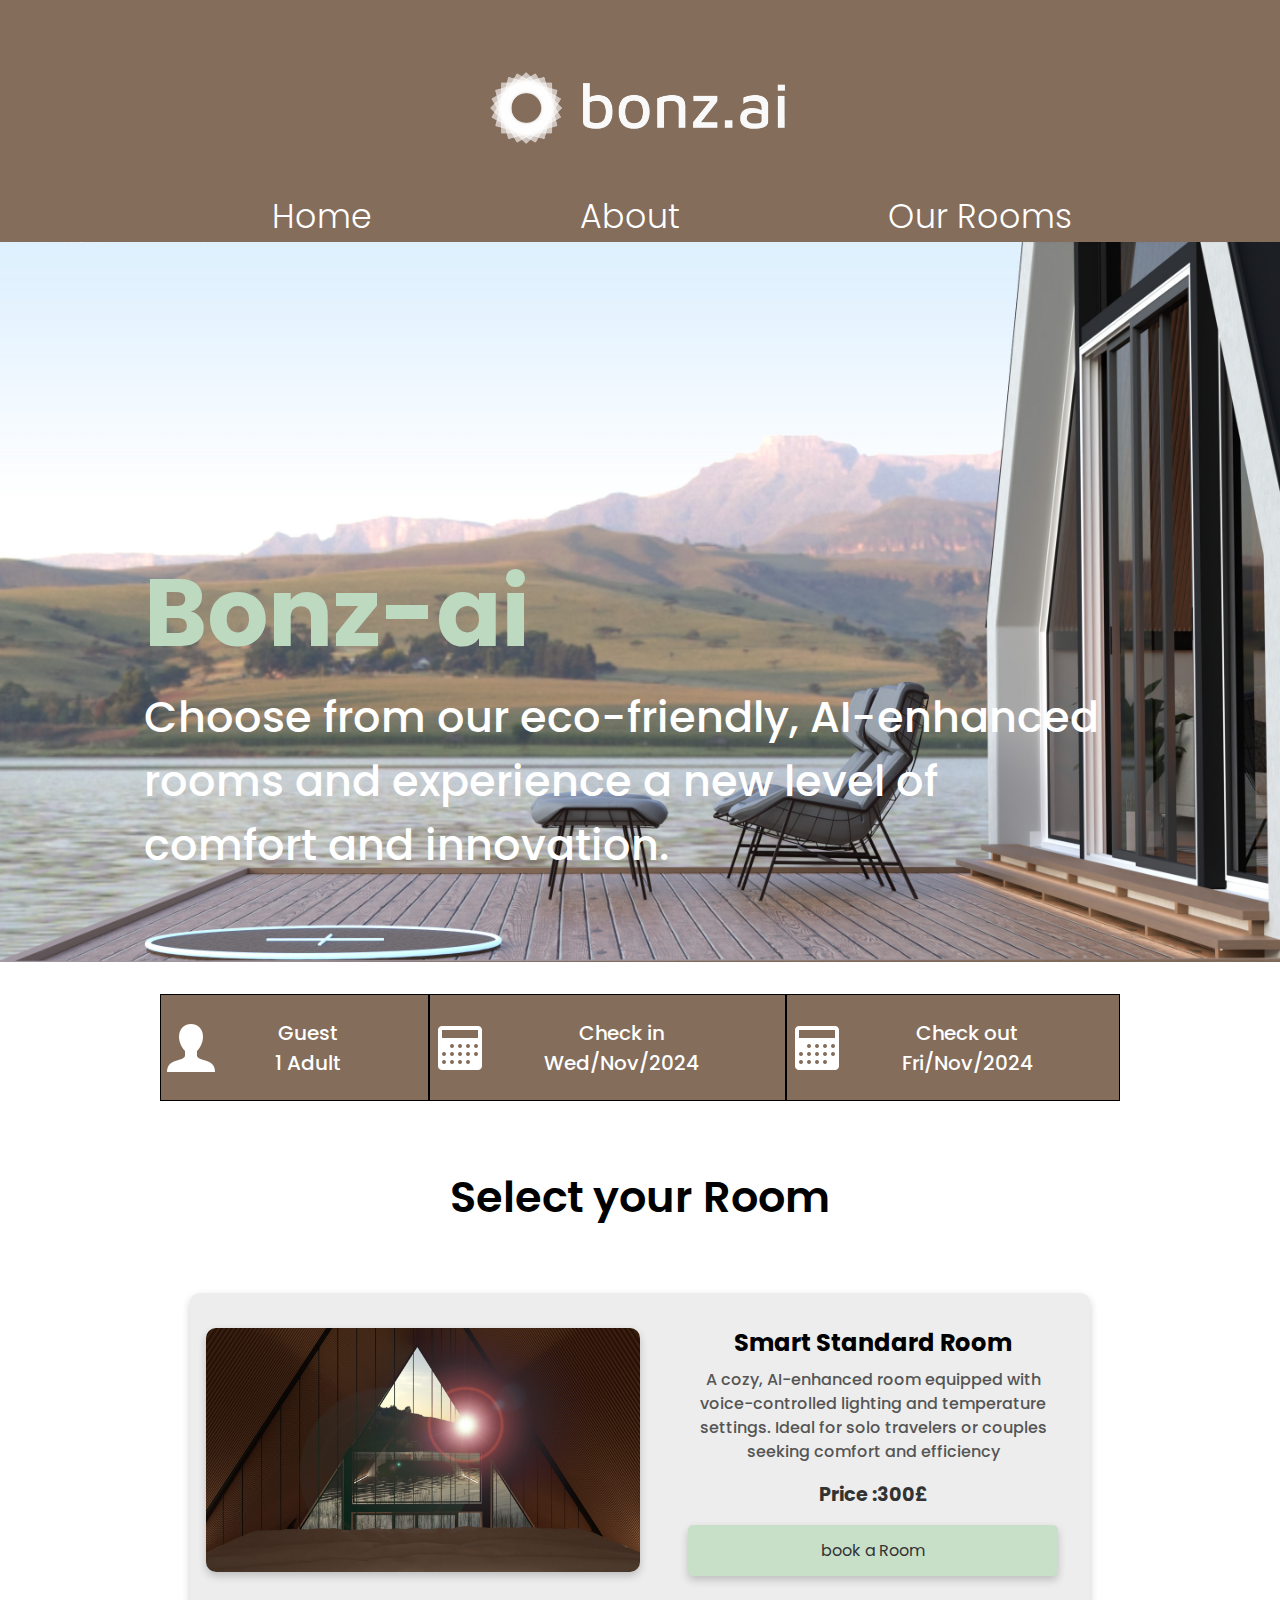
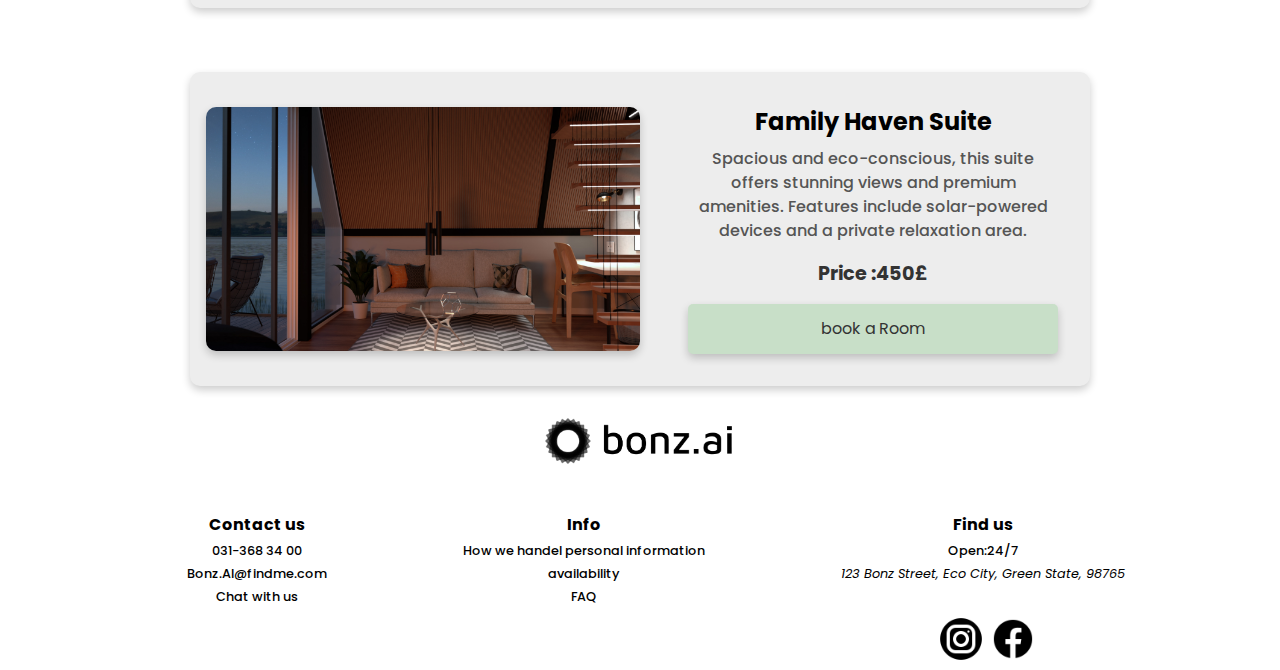
==== Booking.html @ c56a97e3 "first commit" ====
<!DOCTYPE html>
<html lang="en">
<head>
    <meta charset="UTF-8">
    <meta name="viewport" content="width=device-width, initial-scale=1.0">
    <title>Document</title>
    <link rel="stylesheet" href="style.css">
    <link
      href="https://unpkg.com/boxicons@2.1.4/css/boxicons.min.css"
      rel="stylesheet"/>
</head>
<body>
    <header>
        <aside class="header-container">
        <img src="Images/bonz.ai-logo-white-landscape.png" alt="Bonzi logo" class="logo">
        <aside class="ham-menu">
            <i class="bx bx-menu"></i>
          </aside>
        </aside>
        <nav>
            <ul class="header-menu">
                <li>
                    <a href="index.html"><h5 class="menu-item">Home</h5></a>
                </li>
                <li>
                    <a href=""><h5 class="menu-item">About</h5></a>
                </li>
                <li>
                    <a href="OurRooms.html"><h5 class="menu-item">Our Rooms</h5></a>
                </li>
            </ul>
        </nav>
    </header>
    <aside class="booking-page-hero-image-container">
        <img src="Images/booking-page-hero-image.jpg" alt="booking page hero-banner"/>
        <section class="booking-page-hero-text-container">
            <h3 class="booking-page-hero-text-title">Bonz-ai</h3>
            <p class="booking-page-hero-text">Choose from our eco-friendly, AI-enhanced rooms and experience a new level of comfort and innovation.</p>
        </section>
    </aside>

    <aside class="booking-date-container">
        <aside class="guest-container">
            <img src="Images/gender-neutral-user.png" alt="user icon">
            <aside class="guest-text">
            <p>Guest</p>
            <p>1 Adult</p>
        </aside>
        </aside>
        <aside class="check-in-container">
            <img src="Images/calendar.png" alt="calender icon">
            <aside class="check-in-text">
            <p>Check in</p>
            <p>Wed/Nov/2024</p>
        </aside>
        </aside>
        <aside class="check-out-container">
            <img src="Images/calendar.png" alt="calender icon">
            <aside class="check-out-text">
            <p>Check out</p>
            <p>Fri/Nov/2024</p>
        </aside>
        </aside>
    </aside>
<h3 class="select-text">Select your Room</h3>

<aside class="first-room-container">
    <aside class="first-room">
    <img src="Images/Smart-standard-room.jpg" alt="first room image">
    <aside class="first-room-text-container">
    <p class="first-room-title">Smart Standard Room</p>
    <p class="first-room-text">A cozy, AI-enhanced room equipped with voice-controlled lighting and temperature settings. Ideal for solo travelers or couples seeking comfort and efficiency</p>
    <p class="first-room-price">Price :300£</p>
    <button class="first-room-button">book a Room</button>
</aside>
</aside>
</aside>
<aside class="seconde-room-container">
    <aside class="seconde-room">
    <img src="Images/family-heaven-suite.jpg" alt="seconde room image">
    <aside class="seconde-room-text-container">
    <p class="seconde-room-title">Family Haven Suite</p>
    <p class="seconde-room-text">Spacious and eco-conscious, this suite offers stunning views and premium amenities. Features include solar-powered devices and a private relaxation area.</p>
    <p class="seconde-room-price">Price :450£</p>
    <button class="seconde-room-button">book a Room</button>
</aside>
</aside>
</aside>

<footer class="footer-conatiner">
    <img
    src="Images/bonz.ai-logo-black-landscape.png"
    alt="company-logo"
    class="footer-logo"
  />
  <aside class="footer-info-container">
    <section>
      <h4 class="footer-text">Contact us</h4>
      <p>031-368 34 00</p>
      <p>Bonz.AI@findme.com</p>
      <p>Chat with us</p>
    </section>
    <section>
      <h4 class="footer-text">Info</h4>
      <p>How we handel personal information</p>
      <p>availability</p>
      <p>FAQ</p>
    </section>
    <section>
      <h4 class="footer-text">Find us</h4>
      <p>Open:24/7</p>
      <address>123 Bonz Street, Eco City, Green State, 98765</address>
      <aside class="footer-icons">
        <img src="Images/instagram-circle.png" alt="instagram-logo" />
        <img src="Images/facebook-new.png" alt="facebook-logo" />
      </aside>
    </section>
  </aside>
</footer>
</body>
</html>
---- style.css ----
@import url('https://fonts.googleapis.com/css2?family=Poppins:ital,wght@0,100;0,200;0,300;0,400;0,500;0,600;0,700;0,800;0,900;1,100;1,200;1,300;1,400;1,500;1,600;1,700;1,800;1,900&display=swap');

* {
    box-sizing: border-box;
    margin: 0;
    padding: 0;
    font-family:"poppins";
}

body{
    height: 100vh;
    display: flex;
    flex-direction: column;
}

main{
    flex:1;
    margin: 0;
    width: 100%;
}

header {
   width: 100%;
   background-color: #846D5B;
}
.header-container{
    display: flex;
    align-items: center;
    justify-content: center;
    padding-top: 1.5rem;
    flex-wrap: wrap;
}
.logo{
    max-width: 300px;
    margin-top: 3rem;
    
}

.ham-menu {
    margin-top: -1em;
    width: fit-content;
    display: none;
    font-size: 2.5em;
  }
  
.header-menu{
    list-style: none;
    display: flex;
    justify-content: space-evenly;
    align-items: center;
    padding-top: 3rem;
    padding-left: 4rem;
    font-size: 2.5rem;
    flex-wrap: wrap;
}
a{
    text-decoration: none;
    color: white;
    }

.menu-item{
        font-weight: 300;
    }

a:hover{
    color: #BDD9C0;
}

.hero-image-container{
    display: flex;
    max-width: 100vw;
    
    img{
        width: 100%;
        object-fit: cover;
        flex-wrap: wrap;
    }
}
.hero-text-container{
    position: absolute;
    top: 60%;
    left: 5%;
    max-width: 620px;
    margin-left: 5em;
    display: flex;
    flex-wrap: wrap;
}
.hero-text-title{
    font-size: 96px;
    color: #BDD9C0;
}
.hero-text{
    font-size: 43px;
    color: white;
}
.hero-text,p{
font-weight: 500;
}

.booking-button{
   width:10em;
   padding: 1em;
   height: fit-content;
   margin-top: 1rem;
   border-radius: 15px;
   background-color: #BDD9C0;
   border-style: none;
   font-size: 1.7em;
   font-weight: 500;
   transition: background-color 0.3s ease;
}
.booking-button:hover{
    background-color: #846D5B;
    color: white;
    cursor: pointer;
}
.sub-image-container{
        display: flex;
        flex-direction: row;
        align-items: center; /* Aligns items vertically */
        justify-content: space-between; /* Keeps space between the image and text */
        margin-top: 3em;
        flex-wrap: wrap;
    
}

   .sub-hero-image{
    position: relative;
    width: 700px;
    height: 700px;
    margin-left: 2rem;
    border-radius: 75px;
    object-fit: cover;
    box-shadow: 0 4px 8px 0 rgba(0, 0, 0, 0.2);
}

.sub-text-container{
    display: flex;
    flex-direction: column; 
    align-items: flex-start; 
    text-align: left; 
    margin-left: 1rem;
    max-width: 600px;
    align-items: center;
}

.sub-text-title{
    font-weight:700;
    font-size: 46px;
    color: #BDD9C0;

}
.sub-text{
    font-size: 36px;
    font-weight: 300;
    margin-top: 0;
    text-align: center;
}

.our-rooms-button{
    align-self: center;
    width:10em;
    padding: 1em;
    margin-top: 2rem;
    border-radius: 15px;
    background-color:#846D5B;
    border-style: none;
    font-size: 1.7em;
    font-weight: 500;
    color: white;
    box-shadow: 0 4px 8px 0 rgba(0, 0, 0, 0.2);
    transition: background-color 0.3s ease;
}

.our-rooms-button:hover{
    color: black;
    background-color: #BDD9C0;
    cursor: pointer;
}

.green-container{
    margin: auto;
    background-color: #BDD9C0;
    display: flex;
    justify-content: center;
    flex-direction: column;
    text-align: center;
    height: 380px;
    margin-top: 5rem;
    max-width: 100%; 
    border-radius: 50px;
}

.green-container-title{
    color: #846D5B;
    font-size: 46px;
    font-weight: 600;
    padding-top: 2rem;
}

.green-container-text{
    max-width: 85%;
    font-size: 38px;
    font-weight: 400;
    margin: auto;
    padding-bottom: 3rem;
}

.ai-energy-luxury-container{
    display: flex;
    justify-content: center;
    align-items: center;
    height: 500px;
    gap:10rem;

}

.ai-icon,.energy-icon,.luxury-icon{
    display: flex;
    flex-direction: column;
    justify-content: center;
    align-items: center;
    text-align: center;
    max-width: 30%;
}

.icon-1, .icon-2, .icon-3{
    background-color:#EDEDED;
    width: 90px;
    height: 90px;
    padding: 18px;
    border-radius: 16px;
    box-shadow: 0 4px 8px 0 rgba(0, 0, 0, 0.2)
}
.ai-text-title,.energy-text-title,.luxury-text-title{
    padding-top:2rem ;
}

.ai-text,.energy-text,.luxury-text{
    font-weight: 500;
}

.brown-container{
    display: flex;
    background-color: #846D5B;
    height: 289px;
    justify-content: space-between;
}

.brown-text{
    align-self: center;
    font-size: 30px;
    padding: 1rem;
    color: white;
}

.brown-container-button{
    align-self: center;
    width:10em;
    padding: 1rem;
    margin: 1rem;
    border-radius: 15px;
    background-color:#846D5B;
    border-style: none;
    font-size: 1.7em;
    font-weight: 500;
    color: white;
    box-shadow: 0 4px 8px 0 rgba(0, 0, 0, 0.2);
    border: 1px solid white;
    transition: background-color 0.3s ease;
}

.brown-container-button:hover{
background-color: #BDD9C0;
cursor: pointer;
}


footer {
    display: flex;
    background-color: white;
    justify-content: center;
    margin-top: auto;
    flex-wrap: wrap;
    p,
    address {
      font-size: 0.8em;
      margin-top: 0.4em;
    }
  }
  
  .footer-text {
    color: black;
    margin-top: 3em;
  }
  
  .footer-info-container {
    display: flex;
    text-align: center;
    width:84%;
    justify-content: space-around;
    flex-wrap: wrap;
    margin-left: 2rem;
  }
  
  .footer-logo {
        width: 190px;
        object-fit: contain;
      }
    
  
  .footer-icons {
    color: black;
    margin-top: 2em;
    margin-left:.5rem;
    img {
      height: 3em;
    }
  }


  /* ----------- Our rooms ----------- */

  .rooms-and-suits{
    display: flex;
    flex-direction: column;
    flex-wrap: wrap;
    justify-content: center;
    align-items: center;
    padding:5rem;
  }

  .rooms-and-suits-title{
    color: #846D5B;
    font-size: 43px;
    font-weight: 700;
  }

  .rooms-and-suits-text{
    font-size: 35px;
    font-weight: 400;
    text-align: center;
  }

  .rooms-options {
    display: grid;
    grid-template-columns: repeat(6, 1fr);
    grid-template-rows: auto auto auto; 
    gap: 20px; 
    padding: 1rem;
}

.room-1 {
    grid-column: span 2; 
    grid-row: span 1;
    
}

.room-2 {
    grid-column: span 2;
    grid-row: span 1;
}

.room-3 {
    grid-column: span 2;
    grid-row: span 1;
}

.room-4 {
    grid-column: span 3; 
    grid-row: span 1;
}

.room-5 {
    grid-column: span 3; 
    grid-row: span 1;
}

.room-6 {
    grid-column: span 6;
    grid-row: span 1;
}

.room-1:hover{
    transform: scale(1.07);
    
}
.room-2:hover{
        transform: scale(1.07);
}
.room-3:hover{
        transform: scale(1.07);
}
.room-4:hover{
    transform: scale(1.04);
}
.room-5:hover{
    transform: scale(1.04);
}
.room-6:hover{
    transform: scale(1.02);
}

.room-1 img,
.room-2 img,
.room-3 img,
.room-4 img,
.room-5 img {
    width: 100%;
    height: auto;
    border-radius: 10px; 
    object-fit: cover;
    box-shadow: 0 4px 8px 0 rgba(0, 0, 0, 0.2);
    
}
.room-6 img {
    width: 100%;
    height:30%;
    border-radius: 10px; 
    object-fit: cover; 
    box-shadow: 0 4px 8px 0 rgba(0, 0, 0, 0.2);
}

.rooms-options aside {
    position: relative; 
    display: flex;
    align-items: center;
}

.rooms-options img {
    width: 100%;
    height: 100%;
    border-radius: 10px;
    object-fit: cover; 
    display: block; 
}

.image-text-1, .image-text-2, .image-text-3 {
    position: absolute;
    top: 50%; 
    left: 50%;
    transform: translate(-50%, -50%); 
    font-size: 1.6rem; 
    font-weight: 300; 
    border-radius: 5px; 
    text-align: center; 
}

.image-text-4, .image-text-5{
    position: absolute;
    top: 50%;
    left: 50%; 
    transform: translate(-50%, -50%);
    font-size: 2rem;
    font-weight: 300;
    border-radius: 5px; 
    text-align: center; 
}

.image-text-6{
    position: absolute;
    top: 50%;
    left: 50%; 
    transform: translate(-50%, -50%); 
    font-size: 2.5rem; 
    font-weight: 400; 
    border-radius: 5px; 
    text-align: center; 
}

/* ----------- Booking page ----------- */

.booking-page-hero-image-container{
    display: flex;
    max-width: 100vw;
    
    img{
        width: 100%;
        object-fit: cover;
    }
}

.booking-page-hero-text-container{
    position: absolute;
    top: 60%;
    left: 5%;
    max-width: 970px;
    margin-left: 5em;

}
.booking-page-hero-text-title{
    font-size: 96px;
    color: #BDD9C0;
}
.booking-page-hero-text{
    font-size: 43px;
    color: white;
}

.booking-page-hero-text,p{
    font-weight: 500;
    }

    .booking-date-container{
        padding: 2rem;
        border-radius: 4px;
        position: relative;
        display: flex;
        justify-content: center;
    
    }

    .guest-container,
    .check-in-container,
    .check-out-container{
        border: 1px solid;
        display: flex;
        justify-content: center;
        align-items: center;
        background-color: #846D5B;
        
    }

    .guest-text,
    .check-in-text,
    .check-out-text{
        text-align: center;
        padding: 1.4rem;
        margin-right: 4rem;
        margin-left: 2rem;
        color: white;
        font-size: 20px;
    }

    .select-text{
        display: flex;
        justify-content: center;
        padding: 2rem;
        font-size: 43px;
        font-weight: 600;
    }
    .first-room-container,.seconde-room-container {
    display: flex;
    justify-content: center;
    align-items: center;
    flex-wrap: wrap;
    position: relative;
    background-color: #EDEDED;
    padding: 1rem;
    margin: 2rem auto;
    border-radius: 10px;
    max-width: 900px;
    box-shadow: 0 4px 8px rgba(0, 0, 0, 0.2);
}

.first-room,.seconde-room {
    display: flex;
    flex-direction: row;
    align-items: center;
    gap: 2rem; 
    width: 100%;
}

.first-room img {
    max-width: 50%; 
    height: auto;
    border-radius: 10px; 
    object-fit: cover;
    box-shadow: 0 4px 8px 0 rgba(0, 0, 0, 0.2);
}

.seconde-room img {
    max-width: 50%; 
    height: auto;
    border-radius: 10px; 
    object-fit: cover;
    box-shadow: 0 4px 8px 0 rgba(0, 0, 0, 0.2);
}

.first-room-text-container,.seconde-room-text-container {
    display: flex;
    flex-direction: column;
    justify-content: center;
    text-align: center; 
    flex: 1;
    padding: 1rem;
}

.first-room-title,.seconde-room-title {
    font-size: 1.5rem;
    font-weight: bold;
    margin-bottom: 0.5rem;
}

.first-room-text,.seconde-room-text {
    font-size: 1rem;
    color: #555;
    margin-bottom: 1rem;
    line-height: 1.5;
}

.first-room-price,.seconde-room-price {
    font-size: 1.2rem;
    font-weight: bold;
    color: #333;
    margin-bottom: 1rem;
}

.first-room-button,.seconde-room-button {
    background-color: #C8DFC8;
    color: #333;
    border: none;
    border-radius: 5px;
    padding: 0.8rem 1.5rem;
    font-size: 1rem;
    cursor: pointer;
    transition: background-color 0.3s ease;
    box-shadow: 0 4px 8px 0 rgba(0, 0, 0, 0.2)
}

.first-room-button:hover {
    background-color: #846D5B;
    color: black;

}
.seconde-room-button:hover {
    background-color: #846D5B;
    color: black;

}

@media (max-width: 1265px) {

    .booking-page-hero-text-title{
        font-size: 72px;
    }

    .booking-page-hero-text{
        font-size: 36px;
    }

    .hero-text-container {
        margin-left: 1rem;
        top: 50%;
    }

    .header-container {
        flex-direction: column;
        align-items: center;
    }

    .header-menu {
        font-size: 2rem;
        padding-left: 0;
    }

    .hero-text-title {
        font-size: 72px;
    }

    .hero-text {
        font-size: 36px;
    }
    .booking-button{
        font-size: 1.3rem;
    }

    .sub-hero-image {
        width: 100%;
        margin-left: 0;
        
    }

    .sub-text-container{
    margin: auto;
    }

    .sub-text-title {
        font-size: 38px;
    }

    .sub-text {
        font-size: 28px;
    }

    .ai-energy-luxury-container {
        flex-direction: row;
        font-size: 14px;
        gap: 4rem;
    }

    .brown-container{
        display: flex;
        flex-direction: column;
        justify-content: center;
    }

    .brown-container-button{
        padding-left: 1rem;
    }

    footer {
        flex-direction: column;
        text-align: center;
        align-items: center;
    }

    .footer-info-container {
        flex-direction: column;
    }
}

@media (max-width: 992px) {
    .booking-page-hero-text-container{
        margin-left: 1rem;
        top: 50%;
    }

    .hero-text-container {
        margin-left: 2rem;
    }

    .header-menu {
        flex-wrap: wrap;
        justify-content: space-evenly;
    }

    .green-container-title {
        font-size: 36px;
    }

    .green-container-text {
        font-size: 28px;
    }

    .guest-text,
    .check-in-text,
    .check-out-text {
        font-size: 14px;
        margin: 0;
    }

    .rooms-options {
       display: flex;
       flex-direction: column;
    }

    .first-room img,
    .seconde-room img {
        width: 100%;
    }
}

@media (max-width: 885px) {
    .hero-text-container {
        margin-left: 1rem;
        top: 50%;
    }


    .hero-text-title {
        font-size: 52px;
    }

    .hero-text {
        font-size: 30px;
    }

    .header-menu {
       gap: 1rem;
       flex-direction: row;
    }


    .sub-text-title {
        font-size: 32px;
    }

    .sub-text {
        font-size: 22px;
    }

    .rooms-options {
        grid-template-columns: repeat(1, 1fr);
    }

    .ai-energy-luxury-container {
        gap: 3rem;
    }

}

@media (max-width: 683px) {
    .hero-text-container {
        margin-left: 1rem;
        top: 45%;
    }


    .booking-date-container {
        flex-direction: column;
    }

    .guest-text,
    .check-in-text,
    .check-out-text {
        font-size: 16px;
        margin: 0;
    }

    .first-room-container,
    .seconde-room-container {
        padding: 1rem;
    }

    .rooms-options img {
        height: auto;
    }

    .green-container-title {
        font-size: 28px;
    }

    .green-container-text {
        font-size: 20px;
    }

    .ai-energy-luxury-container {
        display: flex;
        flex-direction: row;
        font-size: 13px;
        gap: 4rem;
    }

    footer {
        flex-direction: column;
        text-align: center;
        align-items: center;
    }

    .footer-info-container {
        flex-direction: column;
    }
}

@media (max-width: 587px) {

    .booking-page-hero-text-title{
        font-size: 34px;
    }

    .booking-page-hero-text{
        font-size: 20px;
    }
    .header-menu {
        display: none;
    }

    .hero-text-container {
        margin-left: 1rem;
        top: 40%;
    }

    .booking-button {
        font-size:.8rem
        
    }

    .ham-menu {
        position: absolute;
        display: block;
        margin-right: -70%;
        padding-top: 4rem;
      }

      .logo{
        display: flex;
        align-self: flex-start;
        padding-top: 20px;
        padding: 1rem;
        padding-bottom: 3rem;
      }

    .our-rooms-button,
    .brown-container-button {
        font-size:1.2rem;
    }
    .brown-text{
        font-size: 1.5rem;
    }

    .hero-text-title {
        font-size: 34px;
    }

    .hero-text {
        font-size: 21px;
    }

    .ai-energy-luxury-container {
        flex-direction: row;
        font-size: 10px;
        gap: 2rem;
    }
    
    .icon-1,.icon-2,.icon-3{
        width: 70px;
        height: 70px;
    }

    .footer-logo {
        padding-left: 1rem;
        padding-top: 1rem;
        width: 150px;
    }

}

@media (max-width: 417px){
    .booking-page-hero-text-container{
        top: 35%;
    }
    .hero-text-container {
        margin-left: 1rem;
        top: 32%;
    }
}
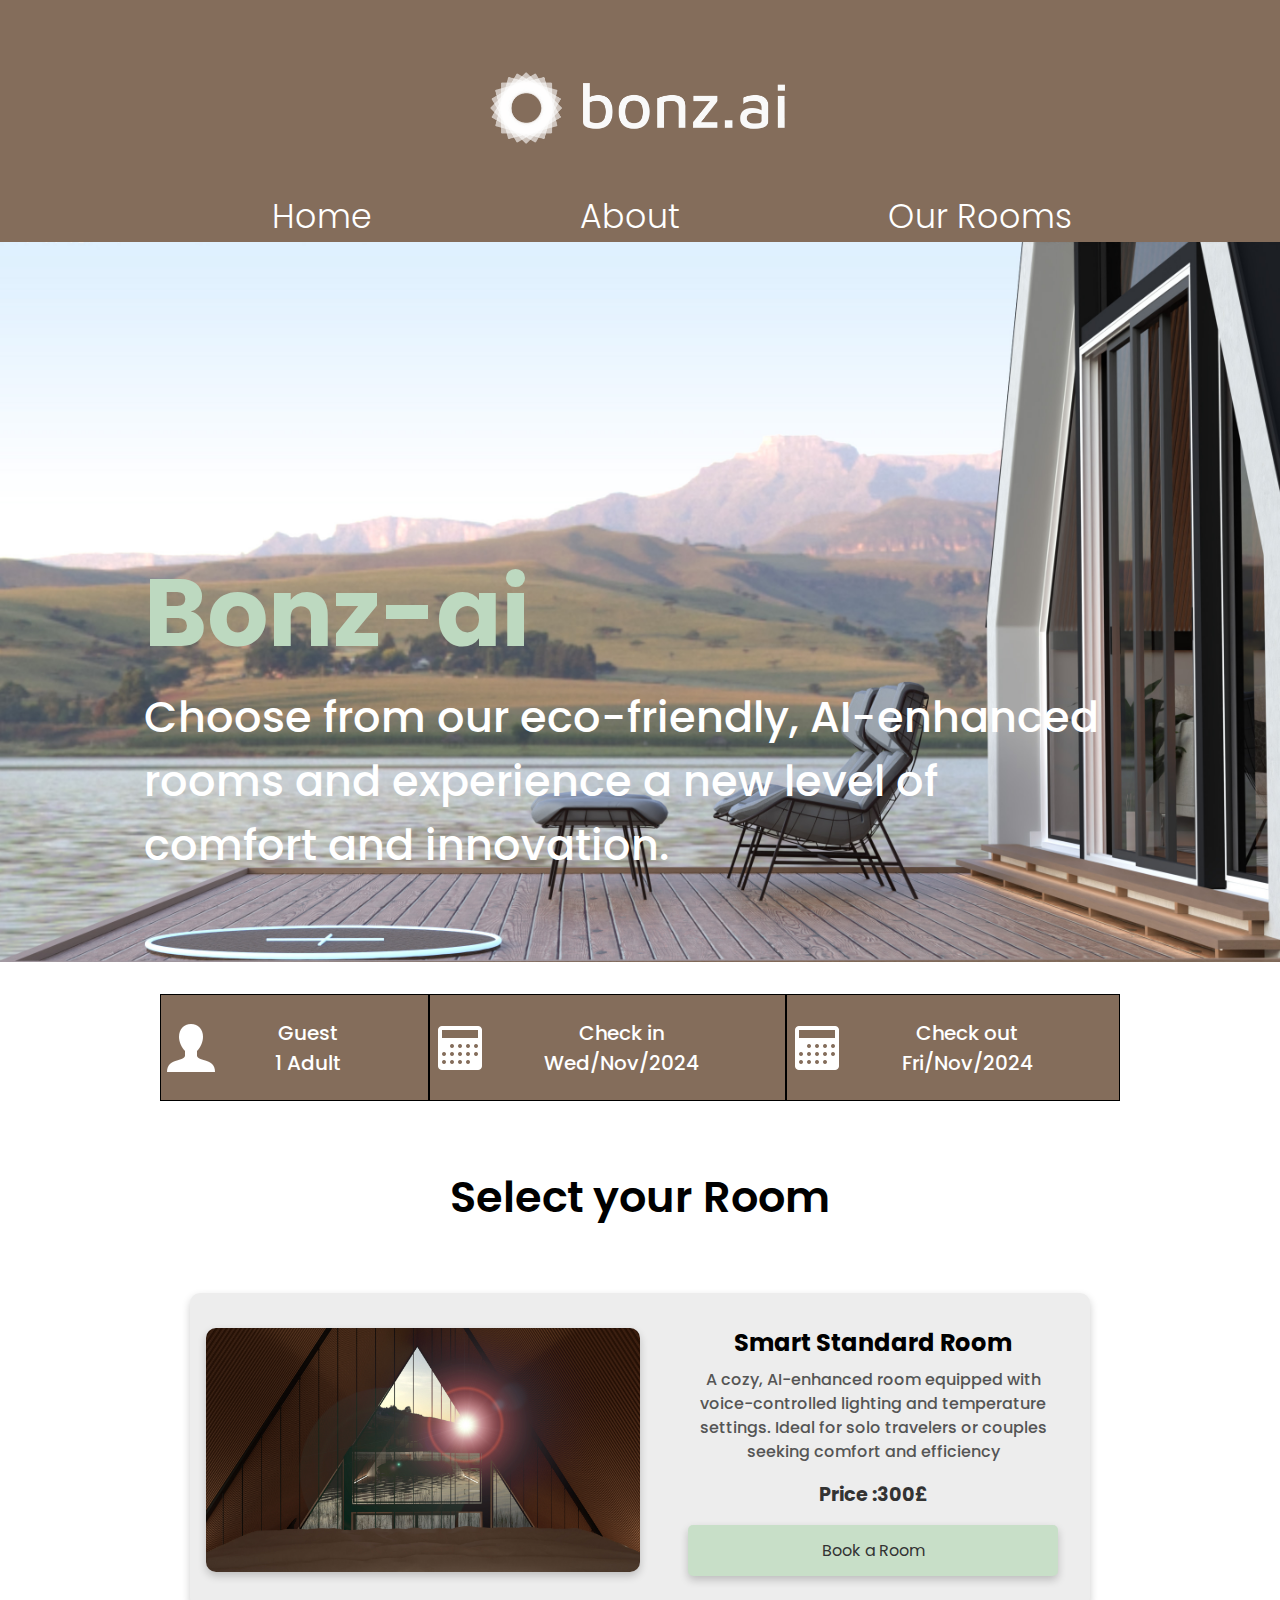
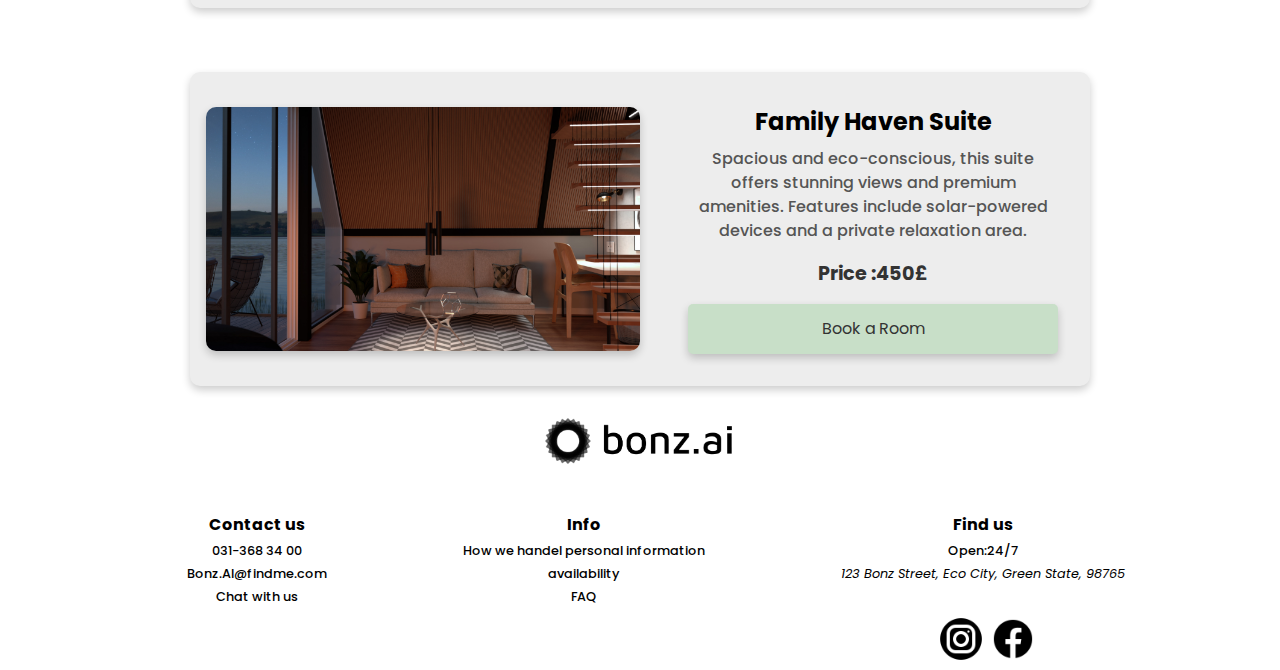
==== commit 483fc01c: "fix coden BEM" ====
--- a/Booking.html
+++ b/Booking.html
@@ -11,106 +11,106 @@
 </head>
 <body>
     <header>
-        <aside class="header-container">
-        <img src="Images/bonz.ai-logo-white-landscape.png" alt="Bonzi logo" class="logo">
-        <aside class="ham-menu">
-            <i class="bx bx-menu"></i>
-          </aside>
-        </aside>
-        <nav>
-            <ul class="header-menu">
-                <li>
-                    <a href="index.html"><h5 class="menu-item">Home</h5></a>
-                </li>
-                <li>
-                    <a href=""><h5 class="menu-item">About</h5></a>
-                </li>
-                <li>
-                    <a href="OurRooms.html"><h5 class="menu-item">Our Rooms</h5></a>
-                </li>
-            </ul>
-        </nav>
+        <aside class="header__container">
+            <img src="Images/bonz.ai-logo-white-landscape.png" alt="Bonzi logo" class="logo">
+            <aside class="ham__menu">
+                <i class="bx bx-menu"></i>
+              </aside>
+            </aside>
+            <nav>
+                <ul class="header__menu">
+                    <li>
+                        <a href="index.html"><h5 class="menu__item">Home</h5></a>
+                    </li>
+                    <li>
+                        <a href=""><h5 class="menu__item">About</h5></a>
+                    </li>
+                    <li>
+                        <a href="OurRooms.html"><h5 class="menu__item">Our Rooms</h5></a>
+                    </li>
+                </ul>
+            </nav>
     </header>
-    <aside class="booking-page-hero-image-container">
+    <aside class="booking__page-hero-image-container">
         <img src="Images/booking-page-hero-image.jpg" alt="booking page hero-banner"/>
-        <section class="booking-page-hero-text-container">
-            <h3 class="booking-page-hero-text-title">Bonz-ai</h3>
-            <p class="booking-page-hero-text">Choose from our eco-friendly, AI-enhanced rooms and experience a new level of comfort and innovation.</p>
+        <section class="booking__page-hero-text-container">
+            <h3 class="booking__page-hero-text-title">Bonz-ai</h3>
+            <p class="booking__page-hero-text">Choose from our eco-friendly, AI-enhanced rooms and experience a new level of comfort and innovation.</p>
         </section>
     </aside>
 
-    <aside class="booking-date-container">
-        <aside class="guest-container">
+    <aside class="booking__date-container">
+        <aside class="guest__container">
             <img src="Images/gender-neutral-user.png" alt="user icon">
-            <aside class="guest-text">
+            <aside class="guest__text">
             <p>Guest</p>
             <p>1 Adult</p>
         </aside>
         </aside>
-        <aside class="check-in-container">
+        <aside class="check__in-container">
             <img src="Images/calendar.png" alt="calender icon">
-            <aside class="check-in-text">
+            <aside class="check__in-text">
             <p>Check in</p>
             <p>Wed/Nov/2024</p>
         </aside>
         </aside>
-        <aside class="check-out-container">
+        <aside class="check__out-container">
             <img src="Images/calendar.png" alt="calender icon">
-            <aside class="check-out-text">
+            <aside class="check__out-text">
             <p>Check out</p>
             <p>Fri/Nov/2024</p>
         </aside>
         </aside>
     </aside>
-<h3 class="select-text">Select your Room</h3>
+<h3 class="select__text">Select your Room</h3>
 
-<aside class="first-room-container">
-    <aside class="first-room">
+<aside class="first__room-container">
+    <aside class="first__room">
     <img src="Images/Smart-standard-room.jpg" alt="first room image">
-    <aside class="first-room-text-container">
-    <p class="first-room-title">Smart Standard Room</p>
-    <p class="first-room-text">A cozy, AI-enhanced room equipped with voice-controlled lighting and temperature settings. Ideal for solo travelers or couples seeking comfort and efficiency</p>
-    <p class="first-room-price">Price :300£</p>
-    <button class="first-room-button">book a Room</button>
+    <aside class="first__room-text-container">
+    <p class="first__room-title">Smart Standard Room</p>
+    <p class="first__room-text">A cozy, AI-enhanced room equipped with voice-controlled lighting and temperature settings. Ideal for solo travelers or couples seeking comfort and efficiency</p>
+    <p class="first__room-price">Price :300£</p>
+    <button class="first__room-button">Book a Room</button>
 </aside>
 </aside>
 </aside>
-<aside class="seconde-room-container">
-    <aside class="seconde-room">
+<aside class="seconde__room-container">
+    <aside class="seconde__room">
     <img src="Images/family-heaven-suite.jpg" alt="seconde room image">
-    <aside class="seconde-room-text-container">
-    <p class="seconde-room-title">Family Haven Suite</p>
-    <p class="seconde-room-text">Spacious and eco-conscious, this suite offers stunning views and premium amenities. Features include solar-powered devices and a private relaxation area.</p>
-    <p class="seconde-room-price">Price :450£</p>
-    <button class="seconde-room-button">book a Room</button>
+    <aside class="seconde__room-text-container">
+    <p class="seconde__room-title">Family Haven Suite</p>
+    <p class="seconde__room-text">Spacious and eco-conscious, this suite offers stunning views and premium amenities. Features include solar-powered devices and a private relaxation area.</p>
+    <p class="seconde__room-price">Price :450£</p>
+    <button class="seconde__room-button">Book a Room</button>
 </aside>
 </aside>
 </aside>
 
-<footer class="footer-conatiner">
+<footer class="footer__conatiner">
     <img
     src="Images/bonz.ai-logo-black-landscape.png"
     alt="company-logo"
-    class="footer-logo"
+    class="footer__logo"
   />
-  <aside class="footer-info-container">
+  <aside class="footer__info-container">
     <section>
-      <h4 class="footer-text">Contact us</h4>
+      <h4 class="footer__text">Contact us</h4>
       <p>031-368 34 00</p>
       <p>Bonz.AI@findme.com</p>
       <p>Chat with us</p>
     </section>
     <section>
-      <h4 class="footer-text">Info</h4>
+      <h4 class="footer__text">Info</h4>
       <p>How we handel personal information</p>
       <p>availability</p>
       <p>FAQ</p>
     </section>
     <section>
-      <h4 class="footer-text">Find us</h4>
+      <h4 class="footer__text">Find us</h4>
       <p>Open:24/7</p>
       <address>123 Bonz Street, Eco City, Green State, 98765</address>
-      <aside class="footer-icons">
+      <aside class="footer__icons">
         <img src="Images/instagram-circle.png" alt="instagram-logo" />
         <img src="Images/facebook-new.png" alt="facebook-logo" />
       </aside>
--- a/style.css
+++ b/style.css
@@ -23,7 +23,7 @@
    width: 100%;
    background-color: #846D5B;
 }
-.header-container{
+.header__container{
     display: flex;
     align-items: center;
     justify-content: center;
@@ -36,14 +36,14 @@
     
 }
 
-.ham-menu {
+.ham__menu {
     margin-top: -1em;
     width: fit-content;
     display: none;
     font-size: 2.5em;
   }
   
-.header-menu{
+.header__menu{
     list-style: none;
     display: flex;
     justify-content: space-evenly;
@@ -58,7 +58,7 @@
     color: white;
     }
 
-.menu-item{
+.menu__item{
         font-weight: 300;
     }
 
@@ -66,7 +66,7 @@
     color: #BDD9C0;
 }
 
-.hero-image-container{
+.hero__image-container{
     display: flex;
     max-width: 100vw;
     
@@ -76,7 +76,7 @@
         flex-wrap: wrap;
     }
 }
-.hero-text-container{
+.hero__text-container{
     position: absolute;
     top: 60%;
     left: 5%;
@@ -85,19 +85,19 @@
     display: flex;
     flex-wrap: wrap;
 }
-.hero-text-title{
+.hero__text-title{
     font-size: 96px;
     color: #BDD9C0;
 }
-.hero-text{
+.hero__text{
     font-size: 43px;
     color: white;
 }
-.hero-text,p{
+.hero__text,p{
 font-weight: 500;
 }
 
-.booking-button{
+.booking__button{
    width:10em;
    padding: 1em;
    height: fit-content;
@@ -109,12 +109,12 @@
    font-weight: 500;
    transition: background-color 0.3s ease;
 }
-.booking-button:hover{
+.booking__button:hover{
     background-color: #846D5B;
     color: white;
     cursor: pointer;
 }
-.sub-image-container{
+.sub__image-container{
         display: flex;
         flex-direction: row;
         align-items: center; /* Aligns items vertically */
@@ -124,7 +124,7 @@
     
 }
 
-   .sub-hero-image{
+   .sub__hero-image{
     position: relative;
     width: 700px;
     height: 700px;
@@ -134,7 +134,7 @@
     box-shadow: 0 4px 8px 0 rgba(0, 0, 0, 0.2);
 }
 
-.sub-text-container{
+.sub__text-container{
     display: flex;
     flex-direction: column; 
     align-items: flex-start; 
@@ -144,20 +144,20 @@
     align-items: center;
 }
 
-.sub-text-title{
+.sub__text-title{
     font-weight:700;
     font-size: 46px;
     color: #BDD9C0;
 
 }
-.sub-text{
+.sub__text{
     font-size: 36px;
     font-weight: 300;
     margin-top: 0;
     text-align: center;
 }
 
-.our-rooms-button{
+.our__rooms-button{
     align-self: center;
     width:10em;
     padding: 1em;
@@ -172,13 +172,13 @@
     transition: background-color 0.3s ease;
 }
 
-.our-rooms-button:hover{
+.our__rooms-button:hover{
     color: black;
     background-color: #BDD9C0;
     cursor: pointer;
 }
 
-.green-container{
+.green__container{
     margin: auto;
     background-color: #BDD9C0;
     display: flex;
@@ -191,14 +191,14 @@
     border-radius: 50px;
 }
 
-.green-container-title{
+.green__container-title{
     color: #846D5B;
     font-size: 46px;
     font-weight: 600;
     padding-top: 2rem;
 }
 
-.green-container-text{
+.green__container-text{
     max-width: 85%;
     font-size: 38px;
     font-weight: 400;
@@ -206,7 +206,7 @@
     padding-bottom: 3rem;
 }
 
-.ai-energy-luxury-container{
+.ai__energy-luxury-container{
     display: flex;
     justify-content: center;
     align-items: center;
@@ -215,7 +215,7 @@
 
 }
 
-.ai-icon,.energy-icon,.luxury-icon{
+.ai__icon,.energy__icon,.luxury__icon{
     display: flex;
     flex-direction: column;
     justify-content: center;
@@ -224,7 +224,7 @@
     max-width: 30%;
 }
 
-.icon-1, .icon-2, .icon-3{
+.icon__1, .icon__2, .icon__3{
     background-color:#EDEDED;
     width: 90px;
     height: 90px;
@@ -232,29 +232,29 @@
     border-radius: 16px;
     box-shadow: 0 4px 8px 0 rgba(0, 0, 0, 0.2)
 }
-.ai-text-title,.energy-text-title,.luxury-text-title{
+.ai__text-title,.energy__text-title,.luxury__text-title{
     padding-top:2rem ;
 }
 
-.ai-text,.energy-text,.luxury-text{
+.ai__text,.energy__text,.luxury__text{
     font-weight: 500;
 }
 
-.brown-container{
+.brown__container{
     display: flex;
     background-color: #846D5B;
     height: 289px;
     justify-content: space-between;
 }
 
-.brown-text{
+.brown__text{
     align-self: center;
     font-size: 30px;
     padding: 1rem;
     color: white;
 }
 
-.brown-container-button{
+.brown__container-button{
     align-self: center;
     width:10em;
     padding: 1rem;
@@ -270,7 +270,7 @@
     transition: background-color 0.3s ease;
 }
 
-.brown-container-button:hover{
+.brown__container-button:hover{
 background-color: #BDD9C0;
 cursor: pointer;
 }
@@ -289,12 +289,12 @@
     }
   }
   
-  .footer-text {
+  .footer__text {
     color: black;
     margin-top: 3em;
   }
   
-  .footer-info-container {
+  .footer__info-container {
     display: flex;
     text-align: center;
     width:84%;
@@ -303,13 +303,13 @@
     margin-left: 2rem;
   }
   
-  .footer-logo {
+  .footer__logo {
         width: 190px;
         object-fit: contain;
       }
     
   
-  .footer-icons {
+  .footer__icons {
     color: black;
     margin-top: 2em;
     margin-left:.5rem;
@@ -321,7 +321,7 @@
 
   /* ----------- Our rooms ----------- */
 
-  .rooms-and-suits{
+  .rooms__and-suits{
     display: flex;
     flex-direction: column;
     flex-wrap: wrap;
@@ -330,19 +330,19 @@
     padding:5rem;
   }
 
-  .rooms-and-suits-title{
+  .rooms__and-suits-title{
     color: #846D5B;
     font-size: 43px;
     font-weight: 700;
   }
 
-  .rooms-and-suits-text{
+  .rooms__and-suits-text{
     font-size: 35px;
     font-weight: 400;
     text-align: center;
   }
 
-  .rooms-options {
+  .rooms__options {
     display: grid;
     grid-template-columns: repeat(6, 1fr);
     grid-template-rows: auto auto auto; 
@@ -350,62 +350,62 @@
     padding: 1rem;
 }
 
-.room-1 {
+.room__1 {
     grid-column: span 2; 
     grid-row: span 1;
     
 }
 
-.room-2 {
+.room__2 {
     grid-column: span 2;
     grid-row: span 1;
 }
 
-.room-3 {
+.room__3 {
     grid-column: span 2;
     grid-row: span 1;
 }
 
-.room-4 {
+.room__4 {
     grid-column: span 3; 
     grid-row: span 1;
 }
 
-.room-5 {
+.room__5 {
     grid-column: span 3; 
     grid-row: span 1;
 }
 
-.room-6 {
+.room__6 {
     grid-column: span 6;
     grid-row: span 1;
 }
 
-.room-1:hover{
+.room__1:hover{
     transform: scale(1.07);
     
 }
-.room-2:hover{
+.room__2:hover{
         transform: scale(1.07);
 }
-.room-3:hover{
+.room__3:hover{
         transform: scale(1.07);
 }
-.room-4:hover{
+.room__4:hover{
     transform: scale(1.04);
 }
-.room-5:hover{
+.room__5:hover{
     transform: scale(1.04);
 }
-.room-6:hover{
+.room__6:hover{
     transform: scale(1.02);
 }
 
-.room-1 img,
-.room-2 img,
-.room-3 img,
-.room-4 img,
-.room-5 img {
+.room__1 img,
+.room__2 img,
+.room__3 img,
+.room__4 img,
+.room__5 img {
     width: 100%;
     height: auto;
     border-radius: 10px; 
@@ -413,7 +413,7 @@
     box-shadow: 0 4px 8px 0 rgba(0, 0, 0, 0.2);
     
 }
-.room-6 img {
+.room__6 img {
     width: 100%;
     height:30%;
     border-radius: 10px; 
@@ -421,13 +421,13 @@
     box-shadow: 0 4px 8px 0 rgba(0, 0, 0, 0.2);
 }
 
-.rooms-options aside {
+.rooms__options aside {
     position: relative; 
     display: flex;
     align-items: center;
 }
 
-.rooms-options img {
+.rooms__options img {
     width: 100%;
     height: 100%;
     border-radius: 10px;
@@ -435,7 +435,7 @@
     display: block; 
 }
 
-.image-text-1, .image-text-2, .image-text-3 {
+.image__text-1, .image__text-2, .image__text-3 {
     position: absolute;
     top: 50%; 
     left: 50%;
@@ -446,7 +446,7 @@
     text-align: center; 
 }
 
-.image-text-4, .image-text-5{
+.image__text-4, .image__text-5{
     position: absolute;
     top: 50%;
     left: 50%; 
@@ -457,7 +457,7 @@
     text-align: center; 
 }
 
-.image-text-6{
+.image__text-6{
     position: absolute;
     top: 50%;
     left: 50%; 
@@ -470,7 +470,7 @@
 
 /* ----------- Booking page ----------- */
 
-.booking-page-hero-image-container{
+.booking__page-hero-image-container{
     display: flex;
     max-width: 100vw;
     
@@ -480,7 +480,7 @@
     }
 }
 
-.booking-page-hero-text-container{
+.booking__page-hero-text-container{
     position: absolute;
     top: 60%;
     left: 5%;
@@ -488,20 +488,20 @@
     margin-left: 5em;
 
 }
-.booking-page-hero-text-title{
+.booking__page-hero-text-title{
     font-size: 96px;
     color: #BDD9C0;
 }
-.booking-page-hero-text{
+.booking__page-hero-text{
     font-size: 43px;
     color: white;
 }
 
-.booking-page-hero-text,p{
+.booking__page-hero-text,p{
     font-weight: 500;
     }
 
-    .booking-date-container{
+    .booking__date-container{
         padding: 2rem;
         border-radius: 4px;
         position: relative;
@@ -510,9 +510,9 @@
     
     }
 
-    .guest-container,
-    .check-in-container,
-    .check-out-container{
+    .guest__container,
+    .check__in-container,
+    .check__out-container{
         border: 1px solid;
         display: flex;
         justify-content: center;
@@ -521,9 +521,9 @@
         
     }
 
-    .guest-text,
-    .check-in-text,
-    .check-out-text{
+    .guest__text,
+    .check__in-text,
+    .check__out-text{
         text-align: center;
         padding: 1.4rem;
         margin-right: 4rem;
@@ -532,14 +532,14 @@
         font-size: 20px;
     }
 
-    .select-text{
+    .select__text{
         display: flex;
         justify-content: center;
         padding: 2rem;
         font-size: 43px;
         font-weight: 600;
     }
-    .first-room-container,.seconde-room-container {
+    .first__room-container,.seconde__room-container {
     display: flex;
     justify-content: center;
     align-items: center;
@@ -553,7 +553,7 @@
     box-shadow: 0 4px 8px rgba(0, 0, 0, 0.2);
 }
 
-.first-room,.seconde-room {
+.first__room,.seconde__room {
     display: flex;
     flex-direction: row;
     align-items: center;
@@ -561,7 +561,7 @@
     width: 100%;
 }
 
-.first-room img {
+.first__room img {
     max-width: 50%; 
     height: auto;
     border-radius: 10px; 
@@ -569,7 +569,7 @@
     box-shadow: 0 4px 8px 0 rgba(0, 0, 0, 0.2);
 }
 
-.seconde-room img {
+.seconde__room img {
     max-width: 50%; 
     height: auto;
     border-radius: 10px; 
@@ -577,7 +577,7 @@
     box-shadow: 0 4px 8px 0 rgba(0, 0, 0, 0.2);
 }
 
-.first-room-text-container,.seconde-room-text-container {
+.first__room-text-container,.seconde__room-text-container {
     display: flex;
     flex-direction: column;
     justify-content: center;
@@ -586,27 +586,27 @@
     padding: 1rem;
 }
 
-.first-room-title,.seconde-room-title {
+.first__room-title,.seconde__room-title {
     font-size: 1.5rem;
     font-weight: bold;
     margin-bottom: 0.5rem;
 }
 
-.first-room-text,.seconde-room-text {
+.first__room-text,.seconde__room-text {
     font-size: 1rem;
     color: #555;
     margin-bottom: 1rem;
     line-height: 1.5;
 }
 
-.first-room-price,.seconde-room-price {
+.first__room-price,.seconde__room-price {
     font-size: 1.2rem;
     font-weight: bold;
     color: #333;
     margin-bottom: 1rem;
 }
 
-.first-room-button,.seconde-room-button {
+.first__room-button,.seconde__room-button {
     background-color: #C8DFC8;
     color: #333;
     border: none;
@@ -618,12 +618,12 @@
     box-shadow: 0 4px 8px 0 rgba(0, 0, 0, 0.2)
 }
 
-.first-room-button:hover {
+.first__room-button:hover {
     background-color: #846D5B;
     color: black;
 
 }
-.seconde-room-button:hover {
+.seconde__room-button:hover {
     background-color: #846D5B;
     color: black;
 
@@ -631,71 +631,72 @@
 
 @media (max-width: 1265px) {
 
-    .booking-page-hero-text-title{
+    .booking__page-hero-text-title{
         font-size: 72px;
     }
 
-    .booking-page-hero-text{
+    .booking__page-hero-text{
         font-size: 36px;
     }
 
-    .hero-text-container {
+    .hero__text-container {
         margin-left: 1rem;
         top: 50%;
     }
 
-    .header-container {
+    .header__container {
         flex-direction: column;
         align-items: center;
     }
 
-    .header-menu {
+    .header__menu {
         font-size: 2rem;
         padding-left: 0;
     }
 
-    .hero-text-title {
+    .hero__text-title {
         font-size: 72px;
     }
 
-    .hero-text {
+    .hero__text {
         font-size: 36px;
     }
-    .booking-button{
+    .booking__button{
         font-size: 1.3rem;
     }
 
-    .sub-hero-image {
+    .sub__hero-image {
         width: 100%;
         margin-left: 0;
         
     }
 
-    .sub-text-container{
+    .sub__text-container{
+        padding-top: 1rem;
     margin: auto;
     }
 
-    .sub-text-title {
+    .sub__text-title {
         font-size: 38px;
     }
 
-    .sub-text {
+    .sub__text {
         font-size: 28px;
     }
 
-    .ai-energy-luxury-container {
+    .ai__energy-luxury-container {
         flex-direction: row;
         font-size: 14px;
         gap: 4rem;
     }
 
-    .brown-container{
+    .brown__container{
         display: flex;
         flex-direction: column;
         justify-content: center;
     }
 
-    .brown-container-button{
+    .brown__container-button{
         padding-left: 1rem;
     }
 
@@ -705,168 +706,169 @@
         align-items: center;
     }
 
-    .footer-info-container {
+    .footer__info-container {
         flex-direction: column;
     }
 }
 
 @media (max-width: 992px) {
-    .booking-page-hero-text-container{
+    .booking__page-hero-text-container{
         margin-left: 1rem;
         top: 50%;
     }
 
-    .hero-text-container {
+    .hero__text-container {
         margin-left: 2rem;
     }
 
-    .header-menu {
+    .header__menu {
         flex-wrap: wrap;
         justify-content: space-evenly;
     }
 
-    .green-container-title {
+    .green__container-title {
         font-size: 36px;
     }
 
-    .green-container-text {
+    .green__container-text {
         font-size: 28px;
     }
 
-    .guest-text,
-    .check-in-text,
-    .check-out-text {
+    .guest__text,
+    .check__in-text,
+    .check__out-text {
         font-size: 14px;
         margin: 0;
     }
 
-    .rooms-options {
+    .rooms__options {
        display: flex;
        flex-direction: column;
     }
 
-    .first-room img,
-    .seconde-room img {
+    .first__room img,
+    .seconde__room img {
         width: 100%;
     }
 }
 
 @media (max-width: 885px) {
-    .hero-text-container {
+    .hero__text-container {
         margin-left: 1rem;
         top: 50%;
     }
 
 
-    .hero-text-title {
+    .hero__text-title {
         font-size: 52px;
     }
 
-    .hero-text {
+    .hero__text {
         font-size: 30px;
     }
 
-    .header-menu {
+    .header__menu {
        gap: 1rem;
        flex-direction: row;
     }
 
 
-    .sub-text-title {
+    .sub__text-title {
         font-size: 32px;
     }
 
-    .sub-text {
+    .sub__text {
         font-size: 22px;
     }
 
-    .rooms-options {
+    .rooms__options {
         grid-template-columns: repeat(1, 1fr);
     }
 
-    .ai-energy-luxury-container {
+    .ai__energy-luxury-container {
         gap: 3rem;
     }
 
 }
 
 @media (max-width: 683px) {
-    .hero-text-container {
+    .hero__text-container {
         margin-left: 1rem;
         top: 45%;
     }
 
 
-    .booking-date-container {
+    .booking__date-container {
         flex-direction: column;
     }
 
-    .guest-text,
-    .check-in-text,
-    .check-out-text {
+    .guest__text,
+    .check__in-text,
+    .check__out-text {
         font-size: 16px;
         margin: 0;
     }
 
-    .first-room-container,
-    .seconde-room-container {
+    .first__room-container,
+    .seconde__room-container {
         padding: 1rem;
     }
 
-    .rooms-options img {
+    .rooms__options img {
         height: auto;
     }
 
-    .green-container-title {
+    .green__container-title {
         font-size: 28px;
     }
 
-    .green-container-text {
+    .green__container-text {
         font-size: 20px;
     }
 
-    .ai-energy-luxury-container {
+    .ai__energy-luxury-container {
         display: flex;
         flex-direction: row;
         font-size: 13px;
         gap: 4rem;
     }
 
+
     footer {
         flex-direction: column;
         text-align: center;
         align-items: center;
     }
 
-    .footer-info-container {
+    .footer__info-container {
         flex-direction: column;
     }
 }
 
 @media (max-width: 587px) {
 
-    .booking-page-hero-text-title{
+    .booking__page-hero-text-title{
         font-size: 34px;
     }
 
-    .booking-page-hero-text{
+    .booking__page-hero-text{
         font-size: 20px;
     }
-    .header-menu {
+    .header__menu {
         display: none;
     }
 
-    .hero-text-container {
+    .hero__text-container {
         margin-left: 1rem;
         top: 40%;
     }
 
-    .booking-button {
+    .booking__button {
         font-size:.8rem
         
     }
 
-    .ham-menu {
+    .ham__menu {
         position: absolute;
         display: block;
         margin-right: -70%;
@@ -881,47 +883,62 @@
         padding-bottom: 3rem;
       }
 
-    .our-rooms-button,
-    .brown-container-button {
+    .our__rooms-button,
+    .brown__container-button {
         font-size:1.2rem;
     }
-    .brown-text{
+    .brown__text{
         font-size: 1.5rem;
     }
 
-    .hero-text-title {
+    .hero__text-title {
         font-size: 34px;
     }
 
-    .hero-text {
+    .hero__text {
         font-size: 21px;
     }
 
-    .ai-energy-luxury-container {
+    .ai__energy-luxury-container {
         flex-direction: row;
         font-size: 10px;
         gap: 2rem;
     }
     
-    .icon-1,.icon-2,.icon-3{
+    .icon__1,.icon__2,.icon__3{
         width: 70px;
         height: 70px;
     }
 
-    .footer-logo {
+    .footer__logo {
         padding-left: 1rem;
         padding-top: 1rem;
         width: 150px;
     }
 
+    .rooms__and-suits-title{
+        font-size:30px;
+    }
+
+    .rooms__and-suits-text{
+        font-size: 24px;
+    }
+
 }
 
 @media (max-width: 417px){
-    .booking-page-hero-text-container{
+    .booking__page-hero-text-container{
         top: 35%;
     }
-    .hero-text-container {
+    .hero__text-container {
         margin-left: 1rem;
         top: 32%;
     }
-}
+    .rooms__and-suits-title{
+        font-size:22px;
+    }
+
+    .rooms__and-suits-text{
+        font-size: 18px;
+    }
+}
